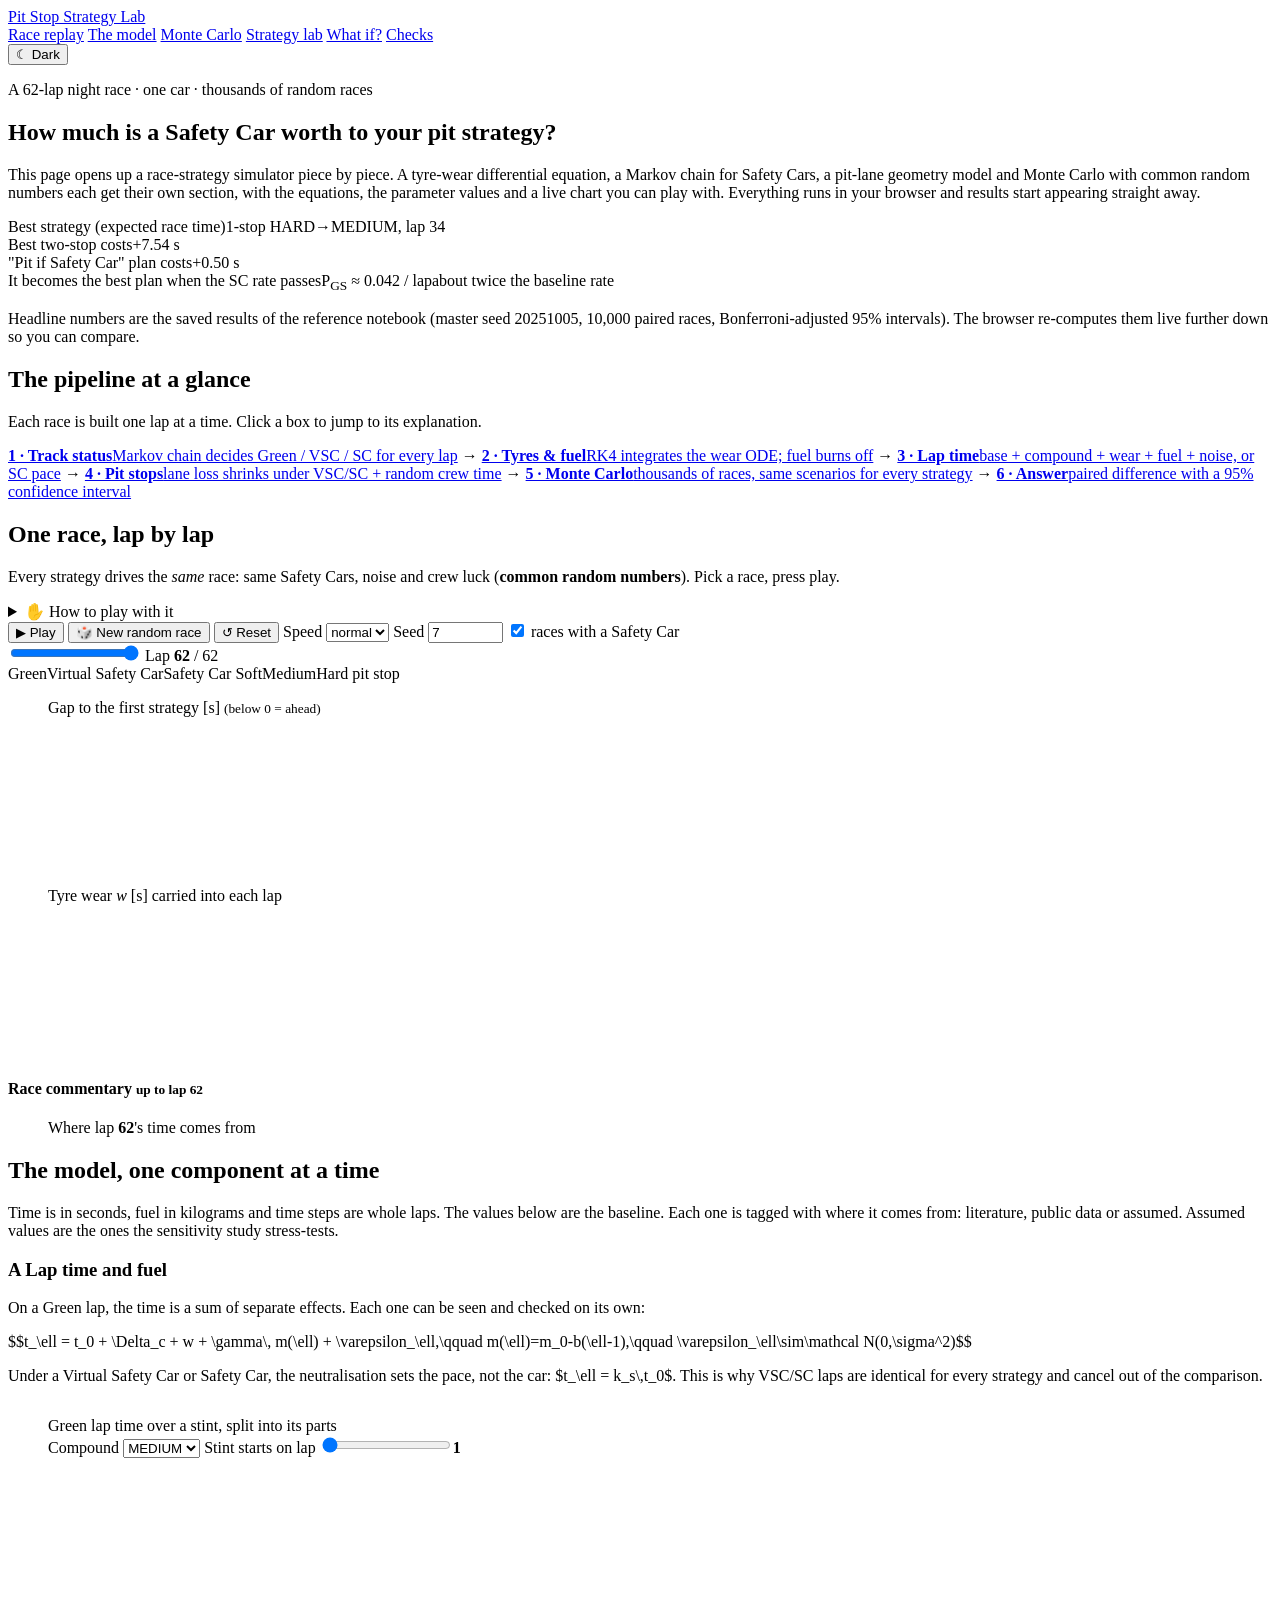
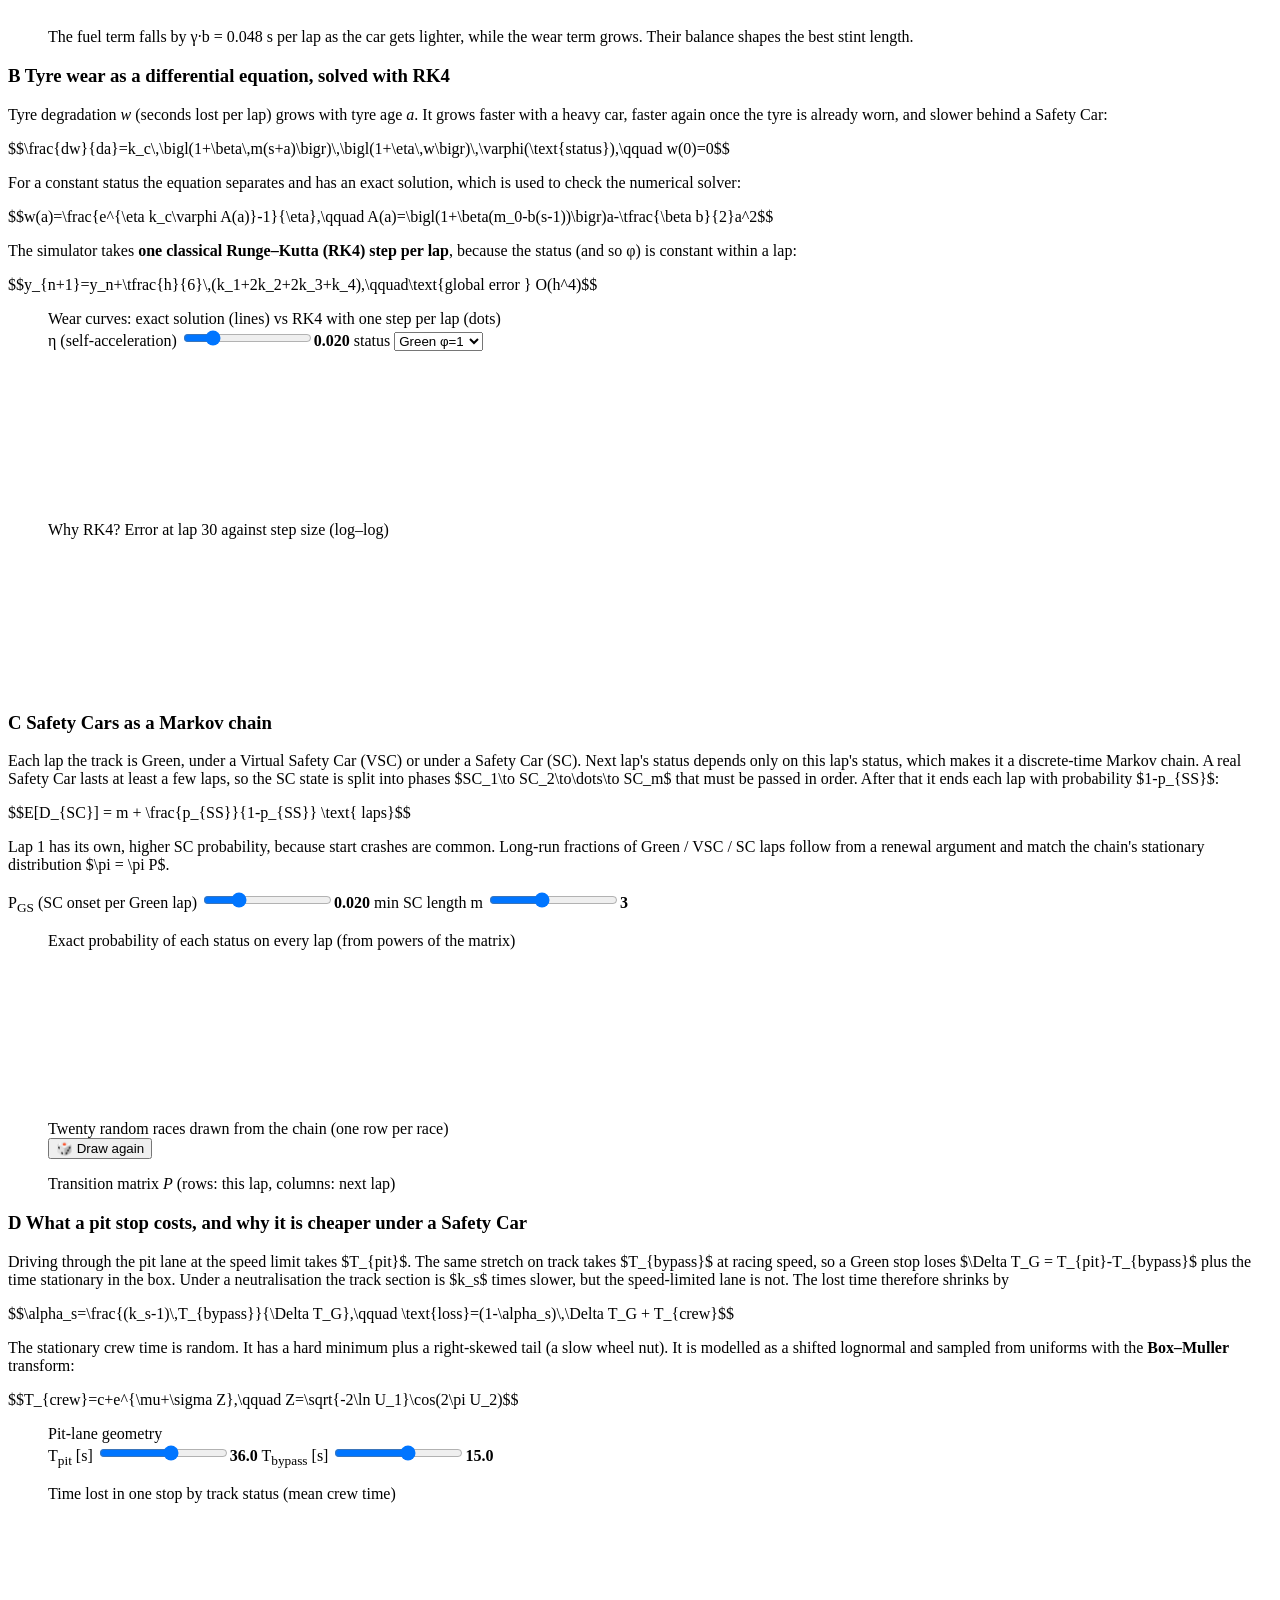
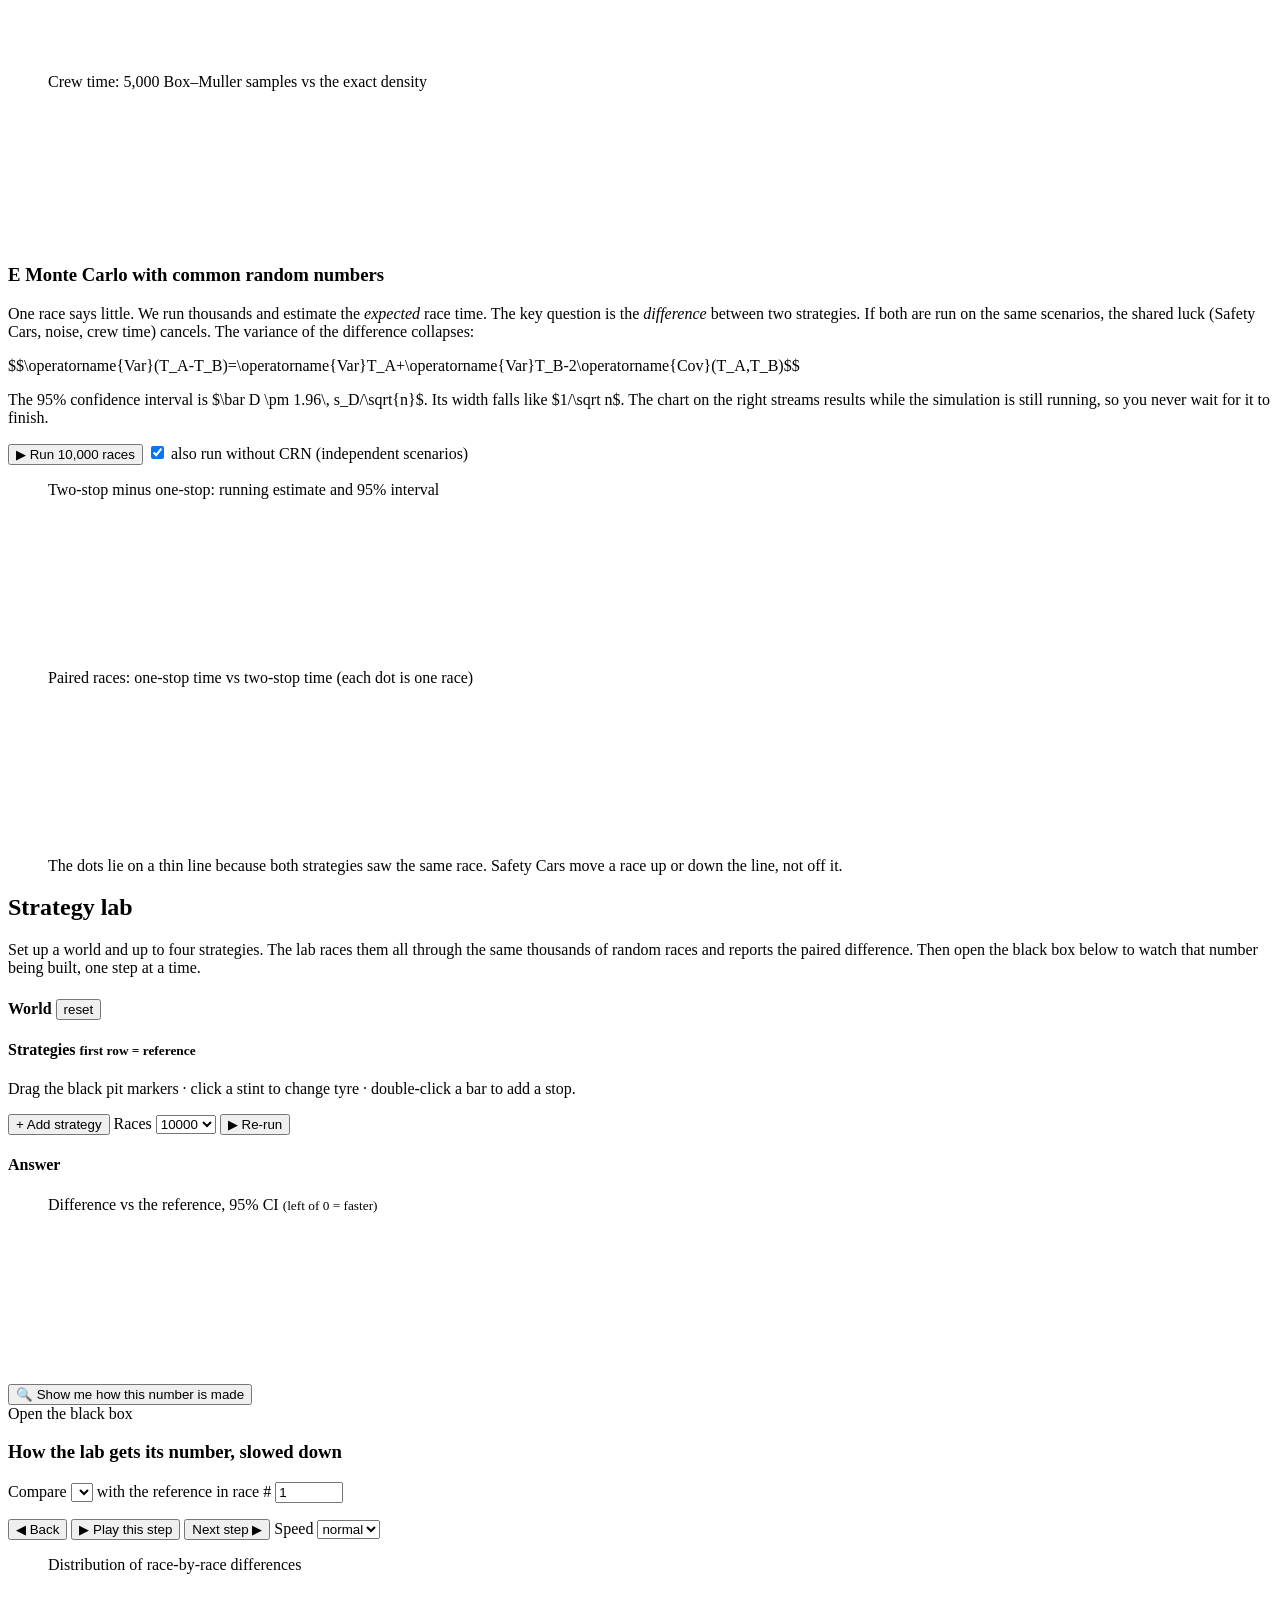
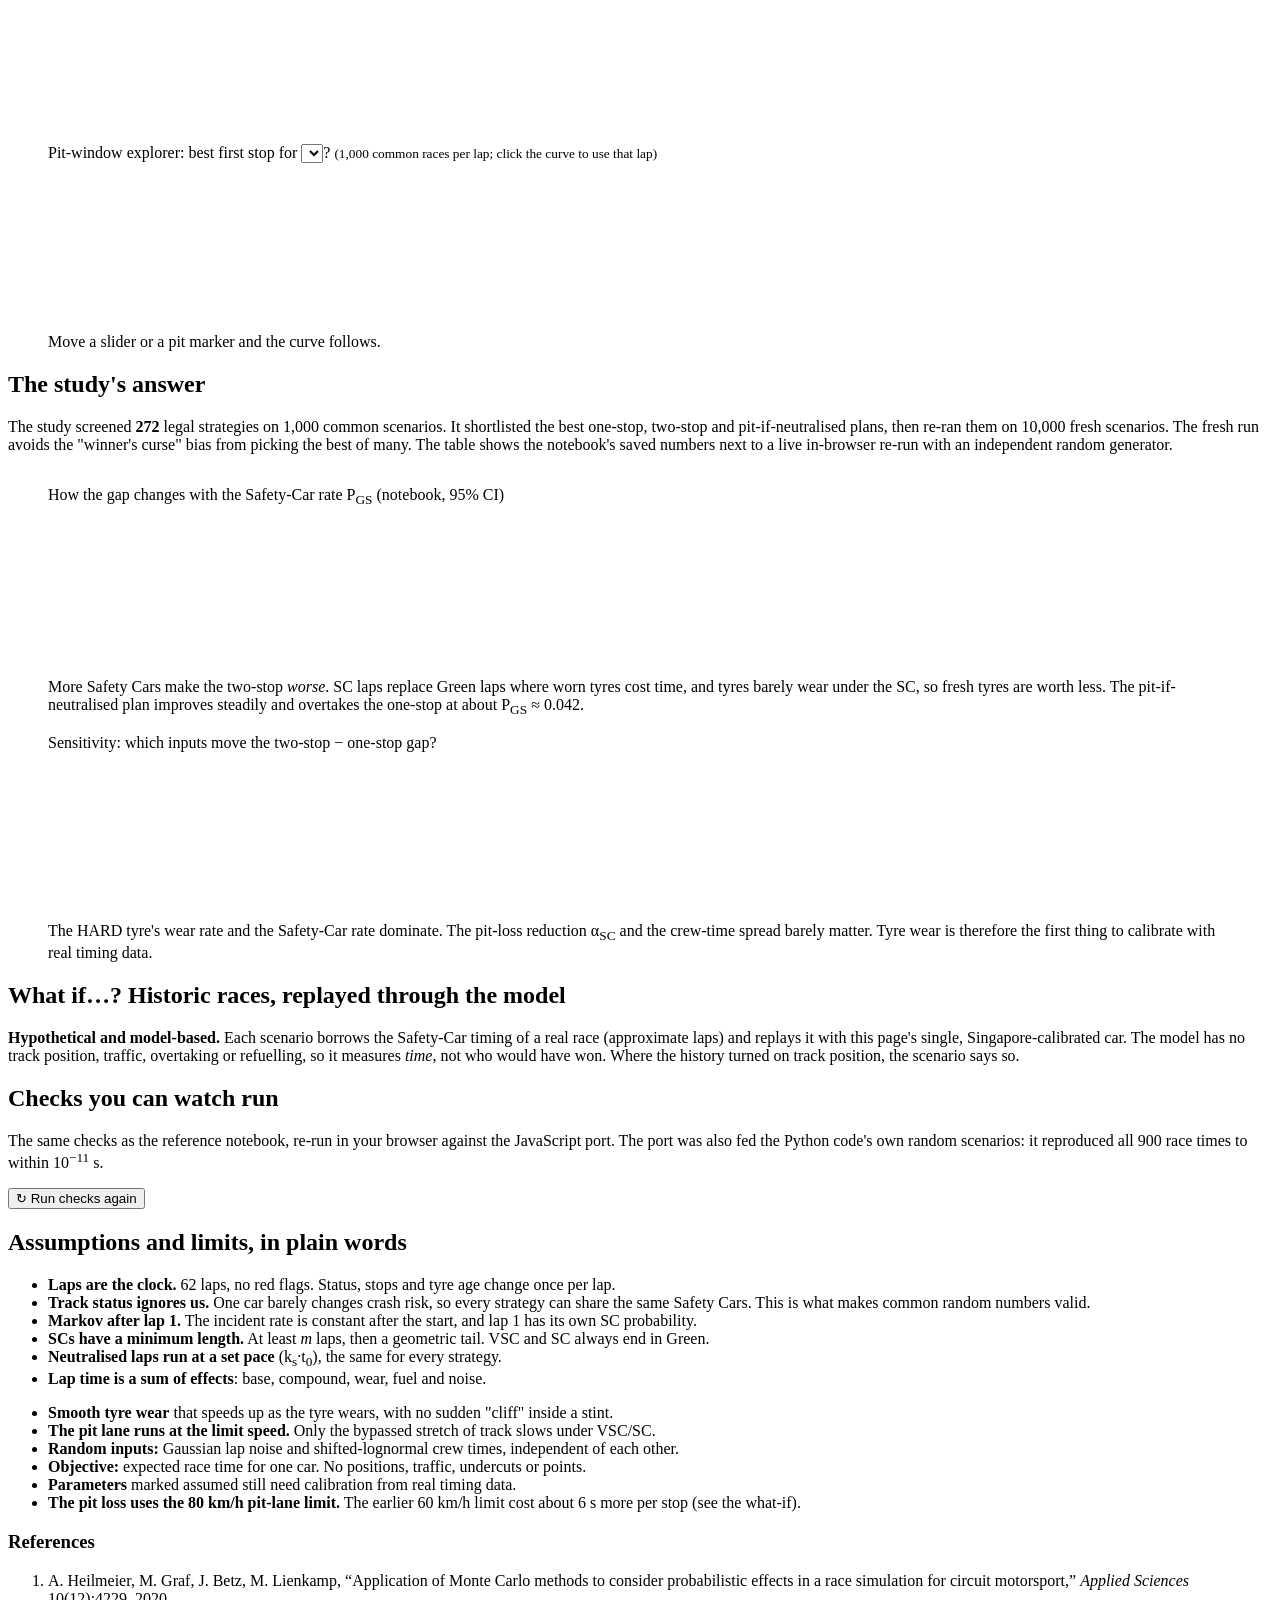
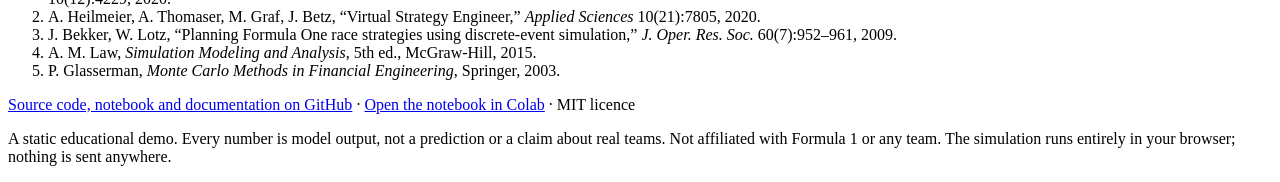
==== web/src/index.html @ 5751a9ce "Add the web demo source and build it into docs/ for GitHub Pages The JavaScript port is re-verified " ====
<!doctype html>
<html lang="en">
<head>
<meta charset="utf-8">
<meta name="viewport" content="width=device-width, initial-scale=1">
<title>Pit Stop Strategy Lab</title>
<meta name="description" content="An interactive, transparent walk-through of a Monte Carlo pit-stop strategy simulator: tyre-wear ODE, Safety-Car Markov chain, pit-loss geometry and common random numbers.">
<script>try{if(localStorage.getItem("psl-theme")==="dark")document.documentElement.setAttribute("data-theme","dark")}catch(e){}</script>
<link rel="stylesheet" href="vendor/katex/katex.min.css">
<link rel="stylesheet" href="css/style.css">
<link rel="icon" href="data:image/svg+xml,%3Csvg xmlns='http://www.w3.org/2000/svg' viewBox='0 0 32 32'%3E%3Ccircle cx='16' cy='16' r='13' fill='none' stroke='%23ffd23f' stroke-width='5'/%3E%3Ccircle cx='16' cy='16' r='5' fill='%23ffd23f'/%3E%3C/svg%3E">
</head>
<body>
<header class="topbar">
  <a class="brand" href="#top"><span class="brand-dot"></span>Pit Stop Strategy Lab</a>
  <nav>
    <a href="#replay">Race replay</a>
    <a href="#model">The model</a>
    <a href="#montecarlo">Monte Carlo</a>
    <a href="#lab">Strategy lab</a>
    <a href="#whatif">What if?</a>
    <a href="#verify">Checks</a>
  </nav>
  <div class="topbar-right"><button id="theme-btn" class="theme-btn" type="button" aria-label="Switch colour theme">☾ Dark</button></div>
</header>

<main id="top">

<!-- ============================================================ HERO -->
<section class="hero">
  <div class="wrap">
    <p class="eyebrow">A 62-lap night race · one car · thousands of random races</p>
    <h1>How much is a Safety Car worth to your pit strategy?</h1>
    <p class="lede">This page opens up a race-strategy simulator piece by piece. A tyre-wear differential equation, a Markov chain for Safety Cars, a pit-lane geometry model and Monte Carlo with common random numbers each get their own section, with the equations, the parameter values and a live chart you can play with. Everything runs in your browser and results start appearing straight away.</p>
    <div class="kpis" id="kpis">
      <div class="kpi"><span class="kpi-label">Best strategy (expected race time)</span><span class="kpi-value" id="kpi-best">1-stop HARD→MEDIUM, lap 34</span></div>
      <div class="kpi"><span class="kpi-label">Best two-stop costs</span><span class="kpi-value"><span id="kpi-two">+7.54 s</span></span><span class="kpi-ci" id="kpi-two-ci"></span></div>
      <div class="kpi"><span class="kpi-label">"Pit if Safety Car" plan costs</span><span class="kpi-value" id="kpi-react">+0.50 s</span><span class="kpi-ci" id="kpi-react-ci"></span></div>
      <div class="kpi"><span class="kpi-label">It becomes the best plan when the SC rate passes</span><span class="kpi-value" id="kpi-switch">P<sub>GS</sub> ≈ 0.042 / lap</span><span class="kpi-ci">about twice the baseline rate</span></div>
    </div>
    <p class="note">Headline numbers are the saved results of the reference notebook (master seed 20251005, 10,000 paired races, Bonferroni-adjusted 95% intervals). The browser re-computes them live further down so you can compare.</p>
  </div>
</section>

<!-- ============================================================ PIPELINE -->
<section id="pipeline" class="band">
  <div class="wrap">
    <h2>The pipeline at a glance</h2>
    <p>Each race is built one lap at a time. Click a box to jump to its explanation.</p>
    <div class="pipeline">
      <a class="pipe-box st" href="#markov"><b>1 · Track status</b><span>Markov chain decides Green / VSC / SC for every lap</span></a>
      <span class="pipe-arrow">→</span>
      <a class="pipe-box ty" href="#tyres"><b>2 · Tyres &amp; fuel</b><span>RK4 integrates the wear ODE; fuel burns off</span></a>
      <span class="pipe-arrow">→</span>
      <a class="pipe-box lt" href="#laptime"><b>3 · Lap time</b><span>base + compound + wear + fuel + noise, or SC pace</span></a>
      <span class="pipe-arrow">→</span>
      <a class="pipe-box pl" href="#pitloss"><b>4 · Pit stops</b><span>lane loss shrinks under VSC/SC + random crew time</span></a>
      <span class="pipe-arrow">→</span>
      <a class="pipe-box mc" href="#montecarlo"><b>5 · Monte Carlo</b><span>thousands of races, same scenarios for every strategy</span></a>
      <span class="pipe-arrow">→</span>
      <a class="pipe-box an" href="#lab"><b>6 · Answer</b><span>paired difference with a 95% confidence interval</span></a>
    </div>
  </div>
</section>

<!-- ============================================================ REPLAY -->
<section id="replay" class="board">
  <div class="wrap wide">
    <div class="board-head">
      <div>
        <h2>One race, lap by lap</h2>
        <p class="board-lede">Every strategy drives the <em>same</em> race: same Safety Cars, noise and crew luck (<b>common random numbers</b>). Pick a race, press play.</p>
      </div>
      <details class="howto"><summary>✋ How to play with it</summary>
        <ul>
          <li>Click a lap on the <b>Track status</b> row to paint a VSC or Safety Car (click again: Green → VSC → SC).</li>
          <li>Click a lap on a <b>strategy row</b> to move its nearest pit stop there.</li>
          <li>Hover over either chart to scrub through the race.</li>
        </ul>
      </details>
    </div>
    <div class="presets compact" id="rp-presets"></div>
    <div class="rp-grid">
      <div class="rp-main">
        <div class="controls rp-controls">
          <button id="rp-play" class="btn primary">▶ Play</button>
          <button id="rp-new" class="btn">🎲 New random race</button>
          <button id="rp-reset" class="btn">↺ Reset</button>
          <label class="ctl">Speed <select id="rp-speed"><option value="140">fast</option><option value="320" selected>normal</option><option value="700">slow</option></select></label>
          <label class="ctl">Seed <input id="rp-seed" type="number" value="7" min="0" step="1" style="width:5em"></label>
          <label class="ctl chk" id="rp-findsc-wrap"><input id="rp-findsc" type="checkbox" checked> races with a Safety Car</label>
        </div>
        <div class="lapline">
          <input id="rp-lap" type="range" min="1" max="62" value="62" aria-label="lap">
          <span class="lapread">Lap <b id="rp-lapn">62</b> / <span id="rp-nlaps">62</span></span>
        </div>
        <div class="statusstrip" id="rp-strip" aria-label="track status per lap"></div>
        <div class="legend-inline">
          <span><i class="sw g"></i>Green</span><span><i class="sw v"></i>Virtual Safety Car</span><span><i class="sw s"></i>Safety Car</span>
          <span><i class="sw" style="background:var(--soft)"></i>Soft</span><span><i class="sw" style="background:var(--medium)"></i>Medium</span><span><i class="sw" style="background:var(--hard)"></i>Hard</span>
          <span><i class="sw pit"></i>pit stop</span>
        </div>
        <div class="grid2 rp-charts">
          <figure class="card">
            <figcaption>Gap to <span id="rp-refname">the first strategy</span> [s] <small>(below 0 = ahead)</small></figcaption>
            <canvas id="rp-gap" class="scrub fit" data-h="260"></canvas>
          </figure>
          <figure class="card">
            <figcaption>Tyre wear <i>w</i> [s] carried into each lap</figcaption>
            <canvas id="rp-wear" class="scrub fit" data-h="260"></canvas>
          </figure>
        </div>
      </div>
      <aside class="rp-side">
        <div class="story-box" id="rp-story" title="click to expand"></div>
        <div class="card commentary">
          <h4>Race commentary <small>up to lap <span id="rp-lapn3">62</span></small></h4>
          <ol id="rp-comm"></ol>
        </div>
        <div id="rp-cards" class="rp-cards"></div>
        <figure class="card rp-bdcard">
          <figcaption>Where lap <b id="rp-lapn2">62</b>'s time comes from</figcaption>
          <div id="rp-breakdown" class="breakdown"></div>
        </figure>
      </aside>
    </div>
  </div>
</section>
<!-- ============================================================ MODEL -->
<section id="model" class="band">
  <div class="wrap">
    <h2>The model, one component at a time</h2>
    <p>Time is in seconds, fuel in kilograms and time steps are whole laps. The values below are the baseline. Each one is tagged with where it comes from: <span class="tag lit">literature</span>, <span class="tag pub">public data</span> or <span class="tag ass">assumed</span>. Assumed values are the ones the sensitivity study stress-tests.</p>
  </div>
</section>

<!-- ---------------------------------------------------- lap time -->
<section id="laptime">
  <div class="wrap">
    <h3><span class="num">A</span> Lap time and fuel</h3>
    <div class="grid2 text-first">
      <div>
        <p>On a Green lap, the time is a sum of separate effects. Each one can be seen and checked on its own:</p>
        $$t_\ell = t_0 + \Delta_c + w + \gamma\, m(\ell) + \varepsilon_\ell,\qquad m(\ell)=m_0-b(\ell-1),\qquad \varepsilon_\ell\sim\mathcal N(0,\sigma^2)$$
        <p>Under a Virtual Safety Car or Safety Car, the neutralisation sets the pace, not the car: $t_\ell = k_s\,t_0$. This is why VSC/SC laps are identical for every strategy and cancel out of the comparison.</p>
        <table class="ptable" id="pt-lap"></table>
      </div>
      <figure class="card">
        <figcaption>Green lap time over a stint, split into its parts</figcaption>
        <div class="controls tight">
          <label class="ctl">Compound <select id="lt-comp"><option>SOFT</option><option selected>MEDIUM</option><option>HARD</option></select></label>
          <label class="ctl">Stint starts on lap <input id="lt-start" type="range" min="1" max="40" value="1"><b id="lt-start-v">1</b></label>
        </div>
        <canvas id="lt-chart" data-h="300"></canvas>
        <p class="small">The fuel term falls by γ·b = 0.048 s per lap as the car gets lighter, while the wear term grows. Their balance shapes the best stint length.</p>
      </figure>
    </div>
  </div>
</section>

<!-- ---------------------------------------------------- tyres -->
<section id="tyres" class="band">
  <div class="wrap">
    <h3><span class="num">B</span> Tyre wear as a differential equation, solved with RK4</h3>
    <div class="grid2 text-first">
      <div>
        <p>Tyre degradation <i>w</i> (seconds lost per lap) grows with tyre age <i>a</i>. It grows faster with a heavy car, faster again once the tyre is already worn, and slower behind a Safety Car:</p>
        $$\frac{dw}{da}=k_c\,\bigl(1+\beta\,m(s+a)\bigr)\,\bigl(1+\eta\,w\bigr)\,\varphi(\text{status}),\qquad w(0)=0$$
        <p>For a constant status the equation separates and has an exact solution, which is used to check the numerical solver:</p>
        $$w(a)=\frac{e^{\eta k_c\varphi A(a)}-1}{\eta},\qquad A(a)=\bigl(1+\beta(m_0-b(s-1))\bigr)a-\tfrac{\beta b}{2}a^2$$
        <p>The simulator takes <b>one classical Runge–Kutta (RK4) step per lap</b>, because the status (and so φ) is constant within a lap:</p>
        $$y_{n+1}=y_n+\tfrac{h}{6}\,(k_1+2k_2+2k_3+k_4),\qquad\text{global error } O(h^4)$$
        <table class="ptable" id="pt-tyre"></table>
      </div>
      <div>
        <figure class="card">
          <figcaption>Wear curves: exact solution (lines) vs RK4 with one step per lap (dots)</figcaption>
          <div class="controls tight">
            <label class="ctl">η (self-acceleration) <input id="ty-eta" type="range" min="0" max="0.10" step="0.005" value="0.02"><b id="ty-eta-v">0.020</b></label>
            <label class="ctl">status <select id="ty-phi"><option value="1">Green φ=1</option><option value="0.5">VSC φ=0.5</option><option value="0.25">SC φ=0.25</option></select></label>
          </div>
          <canvas id="ty-curves" data-h="250"></canvas>
          <p class="small" id="ty-err"></p>
        </figure>
        <figure class="card">
          <figcaption>Why RK4? Error at lap 30 against step size (log–log)</figcaption>
          <canvas id="ty-order" data-h="250"></canvas>
          <p class="small" id="ty-order-txt"></p>
        </figure>
      </div>
    </div>
  </div>
</section>

<!-- ---------------------------------------------------- markov -->
<section id="markov">
  <div class="wrap">
    <h3><span class="num">C</span> Safety Cars as a Markov chain</h3>
    <div class="grid2 text-first">
      <div>
        <p>Each lap the track is Green, under a Virtual Safety Car (VSC) or under a Safety Car (SC). Next lap's status depends only on this lap's status, which makes it a discrete-time Markov chain. A real Safety Car lasts at least a few laps, so the SC state is split into phases $SC_1\to SC_2\to\dots\to SC_m$ that must be passed in order. After that it ends each lap with probability $1-p_{SS}$:</p>
        $$E[D_{SC}] = m + \frac{p_{SS}}{1-p_{SS}} \text{ laps}$$
        <p>Lap 1 has its own, higher SC probability, because start crashes are common. Long-run fractions of Green / VSC / SC laps follow from a renewal argument and match the chain's stationary distribution $\pi = \pi P$.</p>
        <div class="controls tight">
          <label class="ctl">P<sub>GS</sub> (SC onset per Green lap) <input id="mk-pgs" type="range" min="0" max="0.08" step="0.002" value="0.02"><b id="mk-pgs-v">0.020</b></label>
          <label class="ctl">min SC length m <input id="mk-m" type="range" min="1" max="6" step="1" value="3"><b id="mk-m-v">3</b></label>
        </div>
        <div id="mk-diagram" class="diagram"></div>
        <table class="ptable" id="pt-markov"></table>
      </div>
      <div>
        <figure class="card">
          <figcaption>Exact probability of each status on every lap (from powers of the matrix)</figcaption>
          <canvas id="mk-probs" data-h="230"></canvas>
          <p class="small" id="mk-stats"></p>
        </figure>
        <figure class="card">
          <figcaption>Twenty random races drawn from the chain (one row per race)</figcaption>
          <div id="mk-paths" class="paths"></div>
          <button id="mk-resample" class="btn small">🎲 Draw again</button>
        </figure>
        <figure class="card">
          <figcaption>Transition matrix <i>P</i> (rows: this lap, columns: next lap)</figcaption>
          <div id="mk-matrix" class="matrix"></div>
        </figure>
      </div>
    </div>
  </div>
</section>

<!-- ---------------------------------------------------- pit loss -->
<section id="pitloss" class="band">
  <div class="wrap">
    <h3><span class="num">D</span> What a pit stop costs, and why it is cheaper under a Safety Car</h3>
    <div class="grid2 text-first">
      <div>
        <p>Driving through the pit lane at the speed limit takes $T_{pit}$. The same stretch on track takes $T_{bypass}$ at racing speed, so a Green stop loses $\Delta T_G = T_{pit}-T_{bypass}$ plus the time stationary in the box. Under a neutralisation the track section is $k_s$ times slower, but the speed-limited lane is not. The lost time therefore shrinks by</p>
        $$\alpha_s=\frac{(k_s-1)\,T_{bypass}}{\Delta T_G},\qquad \text{loss}=(1-\alpha_s)\,\Delta T_G + T_{crew}$$
        <p>The stationary crew time is random. It has a hard minimum plus a right-skewed tail (a slow wheel nut). It is modelled as a shifted lognormal and sampled from uniforms with the <b>Box–Muller</b> transform:</p>
        $$T_{crew}=c+e^{\mu+\sigma Z},\qquad Z=\sqrt{-2\ln U_1}\cos(2\pi U_2)$$
        <table class="ptable" id="pt-pit"></table>
      </div>
      <div>
        <figure class="card">
          <figcaption>Pit-lane geometry</figcaption>
          <div id="pl-geo" class="diagram"></div>
          <div class="controls tight">
            <label class="ctl">T<sub>pit</sub> [s] <input id="pl-tpit" type="range" min="24" max="45" step="0.5" value="36"><b id="pl-tpit-v">36.0</b></label>
            <label class="ctl">T<sub>bypass</sub> [s] <input id="pl-tby" type="range" min="8" max="20" step="0.5" value="15"><b id="pl-tby-v">15.0</b></label>
          </div>
        </figure>
        <figure class="card">
          <figcaption>Time lost in one stop by track status (mean crew time)</figcaption>
          <canvas id="pl-bars" data-h="200"></canvas>
        </figure>
        <figure class="card">
          <figcaption>Crew time: 5,000 Box–Muller samples vs the exact density</figcaption>
          <canvas id="pl-crew" data-h="210"></canvas>
          <p class="small" id="pl-crew-txt"></p>
        </figure>
      </div>
    </div>
  </div>
</section>

<!-- ============================================================ MONTE CARLO -->
<section id="montecarlo">
  <div class="wrap">
    <h3><span class="num">E</span> Monte Carlo with common random numbers</h3>
    <div class="grid2 text-first">
      <div>
        <p>One race says little. We run thousands and estimate the <em>expected</em> race time. The key question is the <em>difference</em> between two strategies. If both are run on the same scenarios, the shared luck (Safety Cars, noise, crew time) cancels. The variance of the difference collapses:</p>
        $$\operatorname{Var}(T_A-T_B)=\operatorname{Var}T_A+\operatorname{Var}T_B-2\operatorname{Cov}(T_A,T_B)$$
        <p>The 95% confidence interval is $\bar D \pm 1.96\, s_D/\sqrt{n}$. Its width falls like $1/\sqrt n$. The chart on the right streams results while the simulation is still running, so you never wait for it to finish.</p>
        <div class="controls tight">
          <button id="mc-run" class="btn primary">▶ Run 10,000 races</button>
          <label class="ctl chk"><input id="mc-indep" type="checkbox" checked> also run without CRN (independent scenarios)</label>
        </div>
        <div class="statgrid" id="mc-stats"></div>
      </div>
      <div>
        <figure class="card">
          <figcaption>Two-stop minus one-stop: running estimate and 95% interval</figcaption>
          <canvas id="mc-conv" data-h="260"></canvas>
        </figure>
        <figure class="card">
          <figcaption>Paired races: one-stop time vs two-stop time (each dot is one race)</figcaption>
          <canvas id="mc-scatter" data-h="260"></canvas>
          <p class="small">The dots lie on a thin line because both strategies saw the same race. Safety Cars move a race up or down the line, not off it.</p>
        </figure>
      </div>
    </div>
  </div>
</section>

<!-- ============================================================ LAB -->
<section id="lab" class="band board">
  <div class="wrap wide">
    <div class="board-head">
      <div>
        <h2>Strategy lab</h2>
        <p class="board-lede">Set up a world and up to four strategies. The lab races them all through the same thousands of random races and reports the paired difference. Then open the black box below to watch that number being built, one step at a time.</p>
      </div>
    </div>
    <div class="presets compact" id="lab-presets"></div>
    <div class="lab-grid">
      <div class="card lab-world">
        <h4>World <button id="lab-reset" class="btn tiny">reset</button></h4>
        <div class="sliders" id="lab-params"></div>
      </div>
      <div class="card lab-strats">
        <h4>Strategies <small>first row = reference</small></h4>
        <p class="small tip">Drag the black pit markers · click a stint to change tyre · double-click a bar to add a stop.</p>
        <div id="lab-strats"></div>
        <div class="controls tight">
          <button id="lab-add" class="btn small">+ Add strategy</button>
          <label class="ctl">Races <select id="lab-n"><option>2000</option><option selected>10000</option><option>40000</option></select></label>
          <button id="lab-run" class="btn primary small">▶ Re-run</button>
        </div>
      </div>
      <div class="card lab-answer">
        <h4>Answer <small id="lab-count"></small></h4>
        <div class="progress"><div id="lab-bar"></div></div>
        <div id="lab-table" class="answers"></div>
        <figure class="ci-fig">
          <figcaption>Difference vs the reference, 95% CI <small>(left of 0 = faster)</small></figcaption>
          <canvas id="lab-ci" data-h="120"></canvas>
        </figure>
        <button id="lab-explain" class="btn small wide-btn">🔍 Show me how this number is made</button>
      </div>
    </div>

    <div class="card math" id="lab-math">
      <div class="math-head">
        <div>
          <span class="wi-label">Open the black box</span>
          <h3>How the lab gets its number, slowed down</h3>
        </div>
        <div class="controls tight math-ctl">
          <label class="ctl">Compare <select id="mx-strat"></select> with the reference</label>
          <label class="ctl">in race # <input id="mx-race" type="number" min="1" max="250" value="1" style="width:4.5em"></label>
        </div>
      </div>
      <ol class="steps" id="mx-steps"></ol>
      <div class="math-body" id="mx-body"></div>
      <div class="controls math-nav">
        <button id="mx-prev" class="btn small">◀ Back</button>
        <button id="mx-play" class="btn primary small">▶ Play this step</button>
        <button id="mx-next" class="btn small">Next step ▶</button>
        <label class="ctl">Speed <select id="mx-speed"><option value="900">slow</option><option value="380" selected>normal</option><option value="120">fast</option></select></label>
      </div>
    </div>

    <div class="grid2">
      <figure class="card">
        <figcaption>Distribution of race-by-race differences</figcaption>
        <canvas id="lab-hist" data-h="240"></canvas>
      </figure>
      <figure class="card">
        <figcaption>Pit-window explorer: best first stop for <select id="pw-which"></select>? <small>(1,000 common races per lap; click the curve to use that lap)</small></figcaption>
        <canvas id="pw-chart" class="scrub" data-h="240"></canvas>
        <p class="small" id="pw-txt">Move a slider or a pit marker and the curve follows.</p>
      </figure>
    </div>
  </div>
</section>
<!-- ============================================================ NOTEBOOK RESULTS -->
<section id="results">
  <div class="wrap">
    <h2>The study's answer</h2>
    <p>The study screened <b id="nb-ncand">272</b> legal strategies on 1,000 common scenarios. It shortlisted the best one-stop, two-stop and pit-if-neutralised plans, then re-ran them on 10,000 fresh scenarios. The fresh run avoids the "winner's curse" bias from picking the best of many. The table shows the notebook's saved numbers next to a live in-browser re-run with an independent random generator.</p>
    <div class="tablewrap"><table class="results" id="nb-table"></table></div>
    <div class="grid2">
      <figure class="card">
        <figcaption>How the gap changes with the Safety-Car rate P<sub>GS</sub> (notebook, 95% CI)</figcaption>
        <canvas id="nb-sweep" data-h="290"></canvas>
        <p class="small">More Safety Cars make the two-stop <em>worse</em>. SC laps replace Green laps where worn tyres cost time, and tyres barely wear under the SC, so fresh tyres are worth less. The pit-if-neutralised plan improves steadily and overtakes the one-stop at about P<sub>GS</sub> ≈ 0.042.</p>
      </figure>
      <figure class="card">
        <figcaption>Sensitivity: which inputs move the two-stop − one-stop gap?</figcaption>
        <canvas id="nb-tornado" data-h="290"></canvas>
        <p class="small">The HARD tyre's wear rate and the Safety-Car rate dominate. The pit-loss reduction α<sub>SC</sub> and the crew-time spread barely matter. Tyre wear is therefore the first thing to calibrate with real timing data.</p>
      </figure>
    </div>
  </div>
</section>

<!-- ============================================================ WHAT IF -->
<section id="whatif" class="band">
  <div class="wrap">
    <h2>What if…? Historic races, replayed through the model</h2>
    <p class="warn"><b>Hypothetical and model-based.</b> Each scenario borrows the Safety-Car timing of a real race (approximate laps) and replays it with this page's single, Singapore-calibrated car. The model has no track position, traffic, overtaking or refuelling, so it measures <em>time</em>, not who would have won. Where the history turned on track position, the scenario says so.</p>
    <div class="tabs" id="wi-tabs"></div>
    <div id="wi-body"></div>
  </div>
</section>

<!-- ============================================================ VERIFY -->
<section id="verify">
  <div class="wrap">
    <h2>Checks you can watch run</h2>
    <p>The same checks as the reference notebook, re-run in your browser against the JavaScript port. The port was also fed the Python code's own random scenarios: it reproduced all 900 race times to within 10<sup>−11</sup> s.</p>
    <div id="vf-list" class="checks"></div>
    <button id="vf-run" class="btn">↻ Run checks again</button>
  </div>
</section>

<!-- ============================================================ ASSUMPTIONS -->
<section id="assumptions" class="band">
  <div class="wrap">
    <h2>Assumptions and limits, in plain words</h2>
    <div class="grid2">
      <ul class="assume">
        <li><b>Laps are the clock.</b> 62 laps, no red flags. Status, stops and tyre age change once per lap.</li>
        <li><b>Track status ignores us.</b> One car barely changes crash risk, so every strategy can share the same Safety Cars. This is what makes common random numbers valid.</li>
        <li><b>Markov after lap 1.</b> The incident rate is constant after the start, and lap 1 has its own SC probability.</li>
        <li><b>SCs have a minimum length.</b> At least <i>m</i> laps, then a geometric tail. VSC and SC always end in Green.</li>
        <li><b>Neutralised laps run at a set pace</b> (k<sub>s</sub>·t<sub>0</sub>), the same for every strategy.</li>
        <li><b>Lap time is a sum of effects</b>: base, compound, wear, fuel and noise.</li>
      </ul>
      <ul class="assume">
        <li><b>Smooth tyre wear</b> that speeds up as the tyre wears, with no sudden "cliff" inside a stint.</li>
        <li><b>The pit lane runs at the limit speed.</b> Only the bypassed stretch of track slows under VSC/SC.</li>
        <li><b>Random inputs:</b> Gaussian lap noise and shifted-lognormal crew times, independent of each other.</li>
        <li><b>Objective:</b> expected race time for one car. No positions, traffic, undercuts or points.</li>
        <li><b>Parameters</b> marked <span class="tag ass">assumed</span> still need calibration from real timing data.</li>
        <li><b>The pit loss uses the 80 km/h pit-lane limit.</b> The earlier 60 km/h limit cost about 6 s more per stop (see the what-if).</li>
      </ul>
    </div>
    <h3>References</h3>
    <ol class="refs">
      <li>A. Heilmeier, M. Graf, J. Betz, M. Lienkamp, “Application of Monte Carlo methods to consider probabilistic effects in a race simulation for circuit motorsport,” <i>Applied Sciences</i> 10(12):4229, 2020.</li>
      <li>A. Heilmeier, A. Thomaser, M. Graf, J. Betz, “Virtual Strategy Engineer,” <i>Applied Sciences</i> 10(21):7805, 2020.</li>
      <li>J. Bekker, W. Lotz, “Planning Formula One race strategies using discrete-event simulation,” <i>J. Oper. Res. Soc.</i> 60(7):952–961, 2009.</li>
      <li>A. M. Law, <i>Simulation Modeling and Analysis</i>, 5th ed., McGraw-Hill, 2015.</li>
      <li>P. Glasserman, <i>Monte Carlo Methods in Financial Engineering</i>, Springer, 2003.</li>
    </ol>
  </div>
</section>
</main>

<footer>
  <div class="wrap">
    <p><a href="https://github.com/dinukacodes/f1-pit-strategy-simulator">Source code, notebook and documentation on GitHub</a> · <a href="https://colab.research.google.com/github/dinukacodes/f1-pit-strategy-simulator/blob/main/notebook/f1-pit-strategy-simulator.ipynb">Open the notebook in Colab</a> · MIT licence</p>
    <p>A static educational demo. Every number is model output, not a prediction or a claim about real teams. Not affiliated with Formula 1 or any team. The simulation runs entirely in your browser; nothing is sent anywhere.</p>
  </div>
</footer>

<script src="data/notebook_results.js"></script>
<script src="js/model.js"></script>
<script src="js/mc.js"></script>
<script src="js/checks.js"></script>
<script src="js/charts.js"></script>
<script src="js/app.js"></script>
</body>
</html>
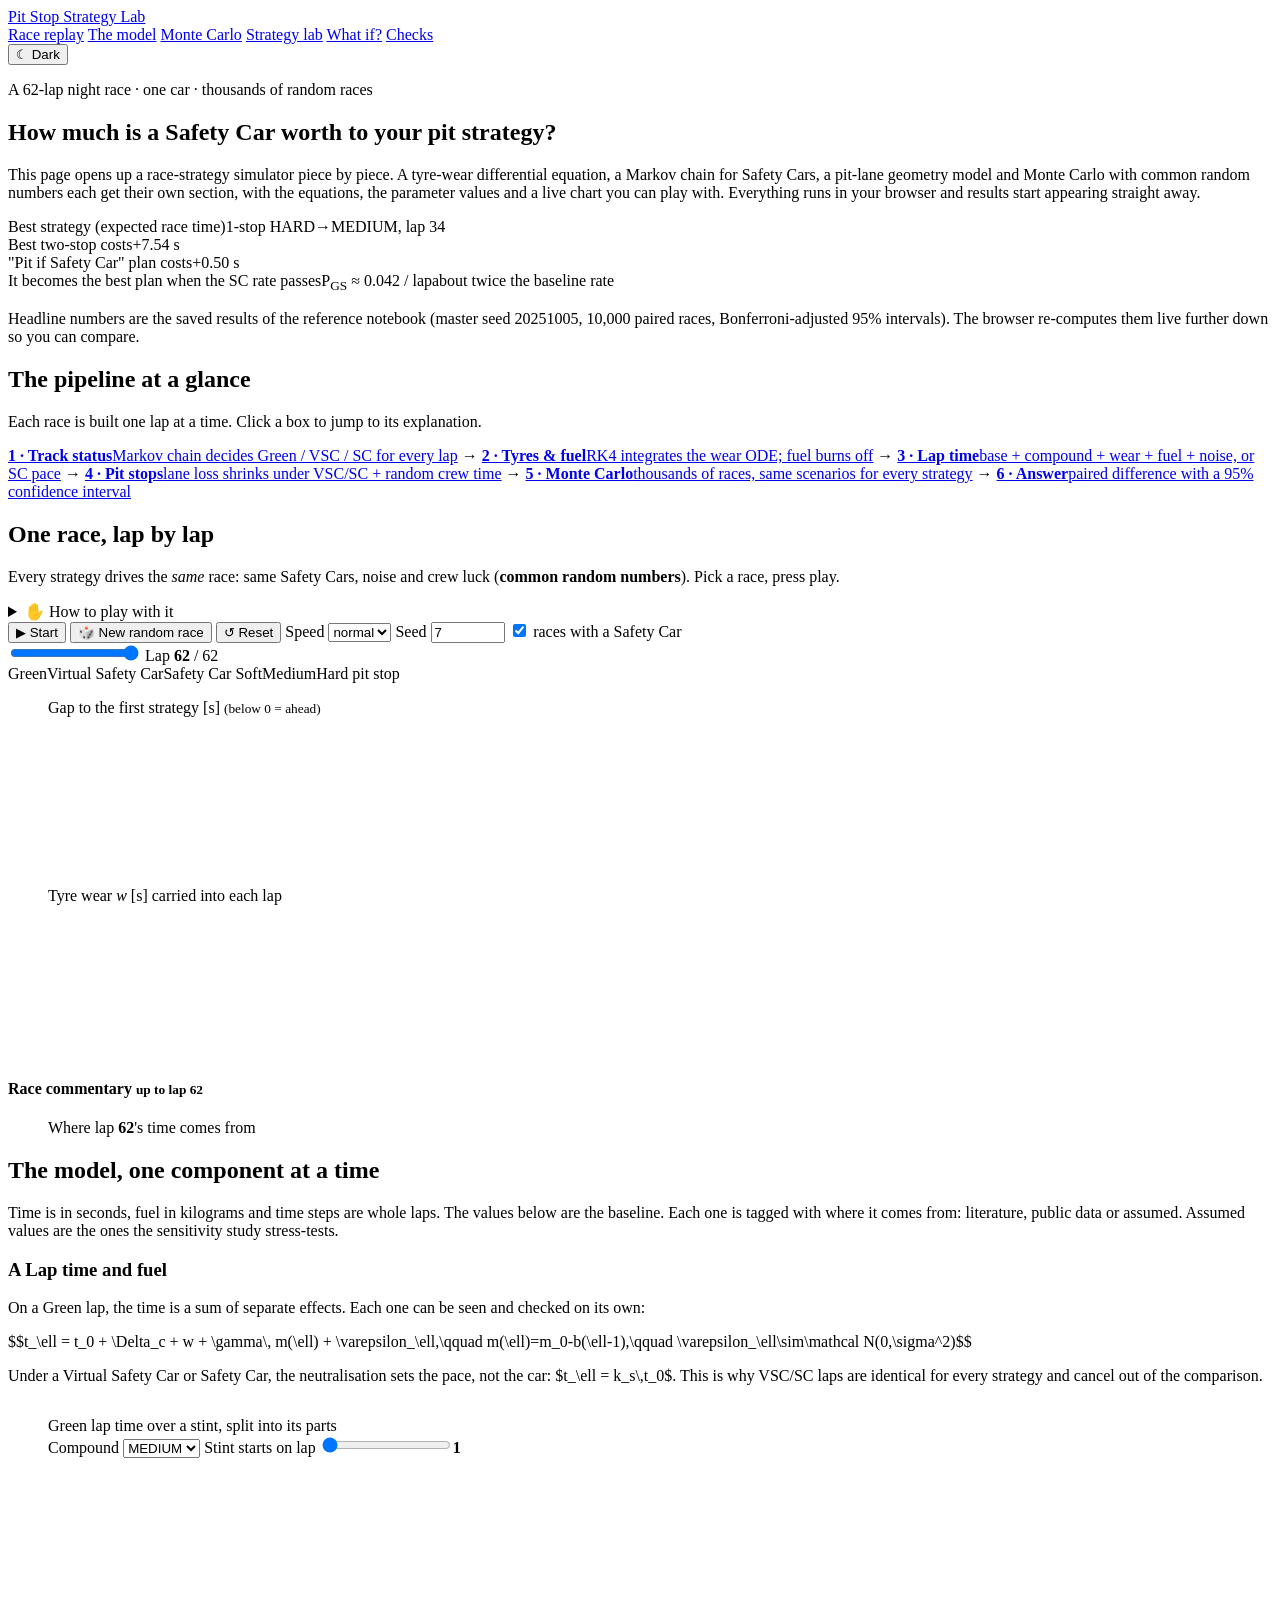
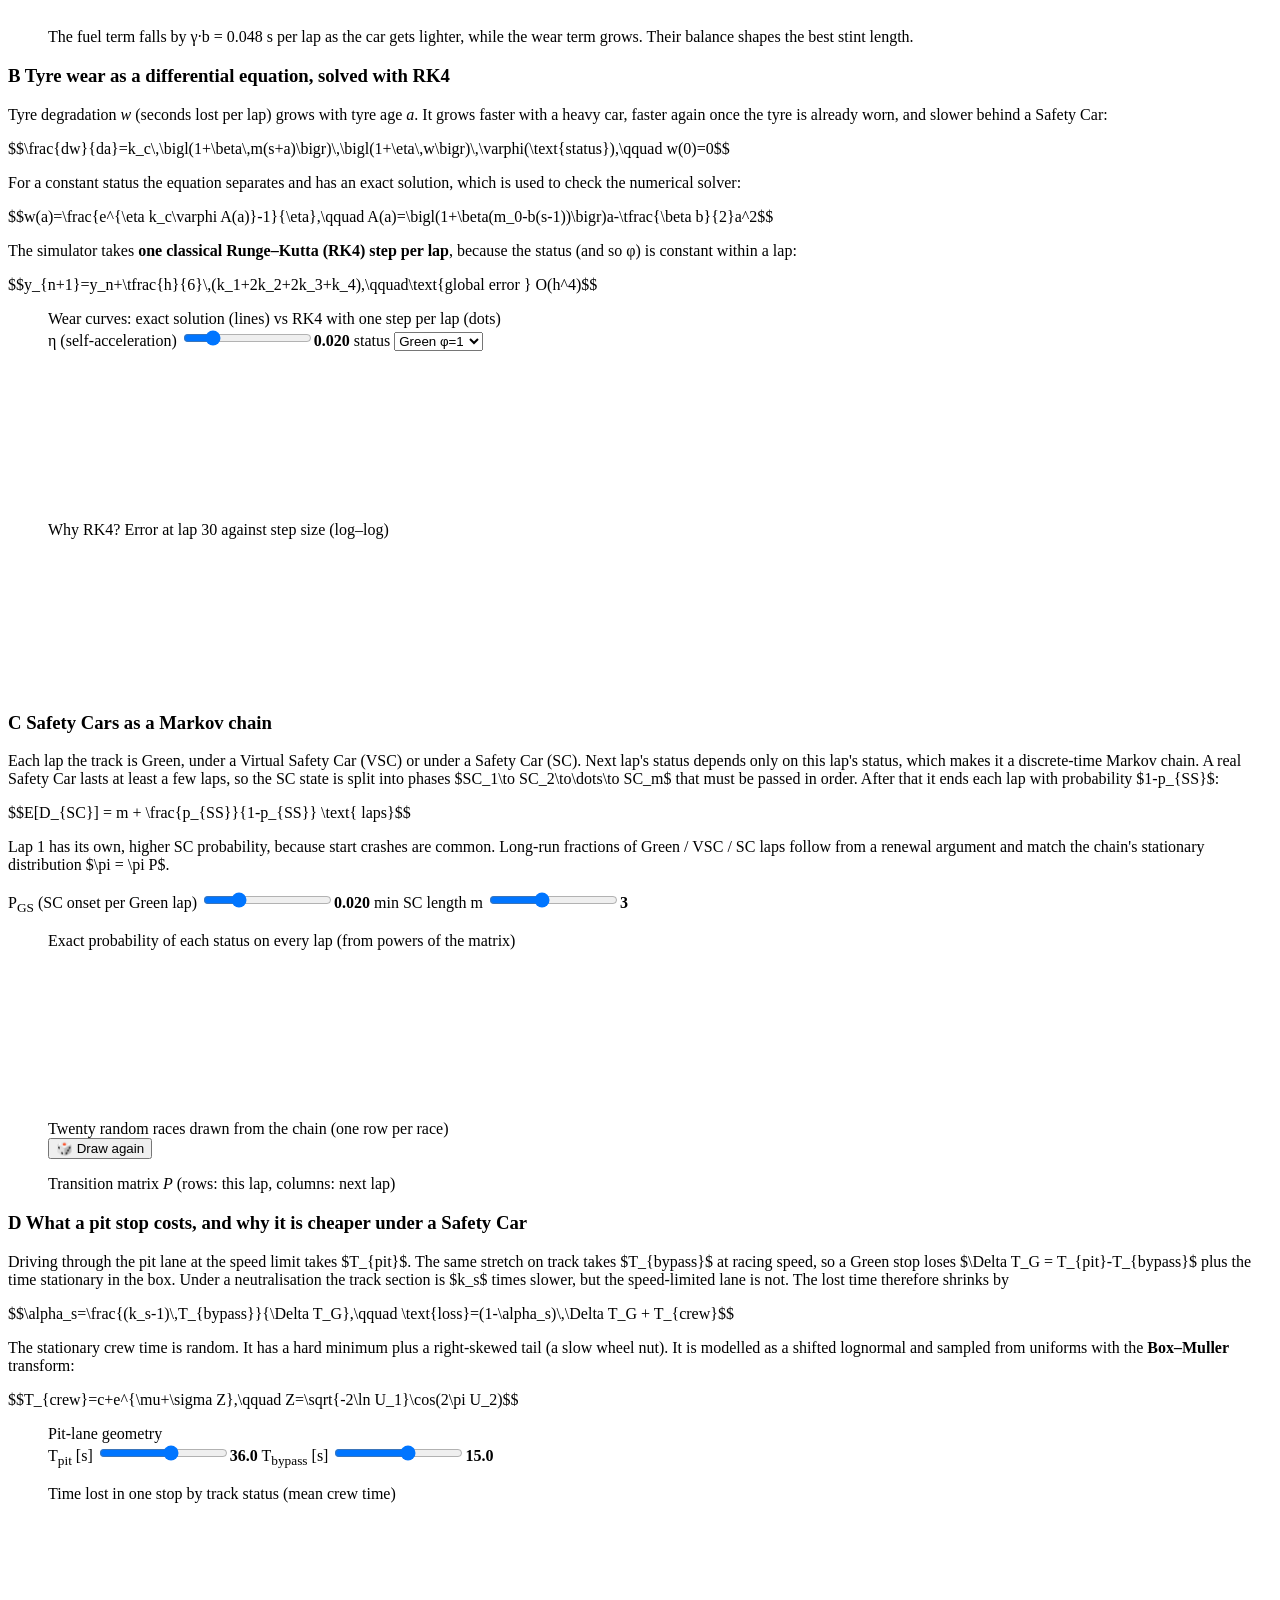
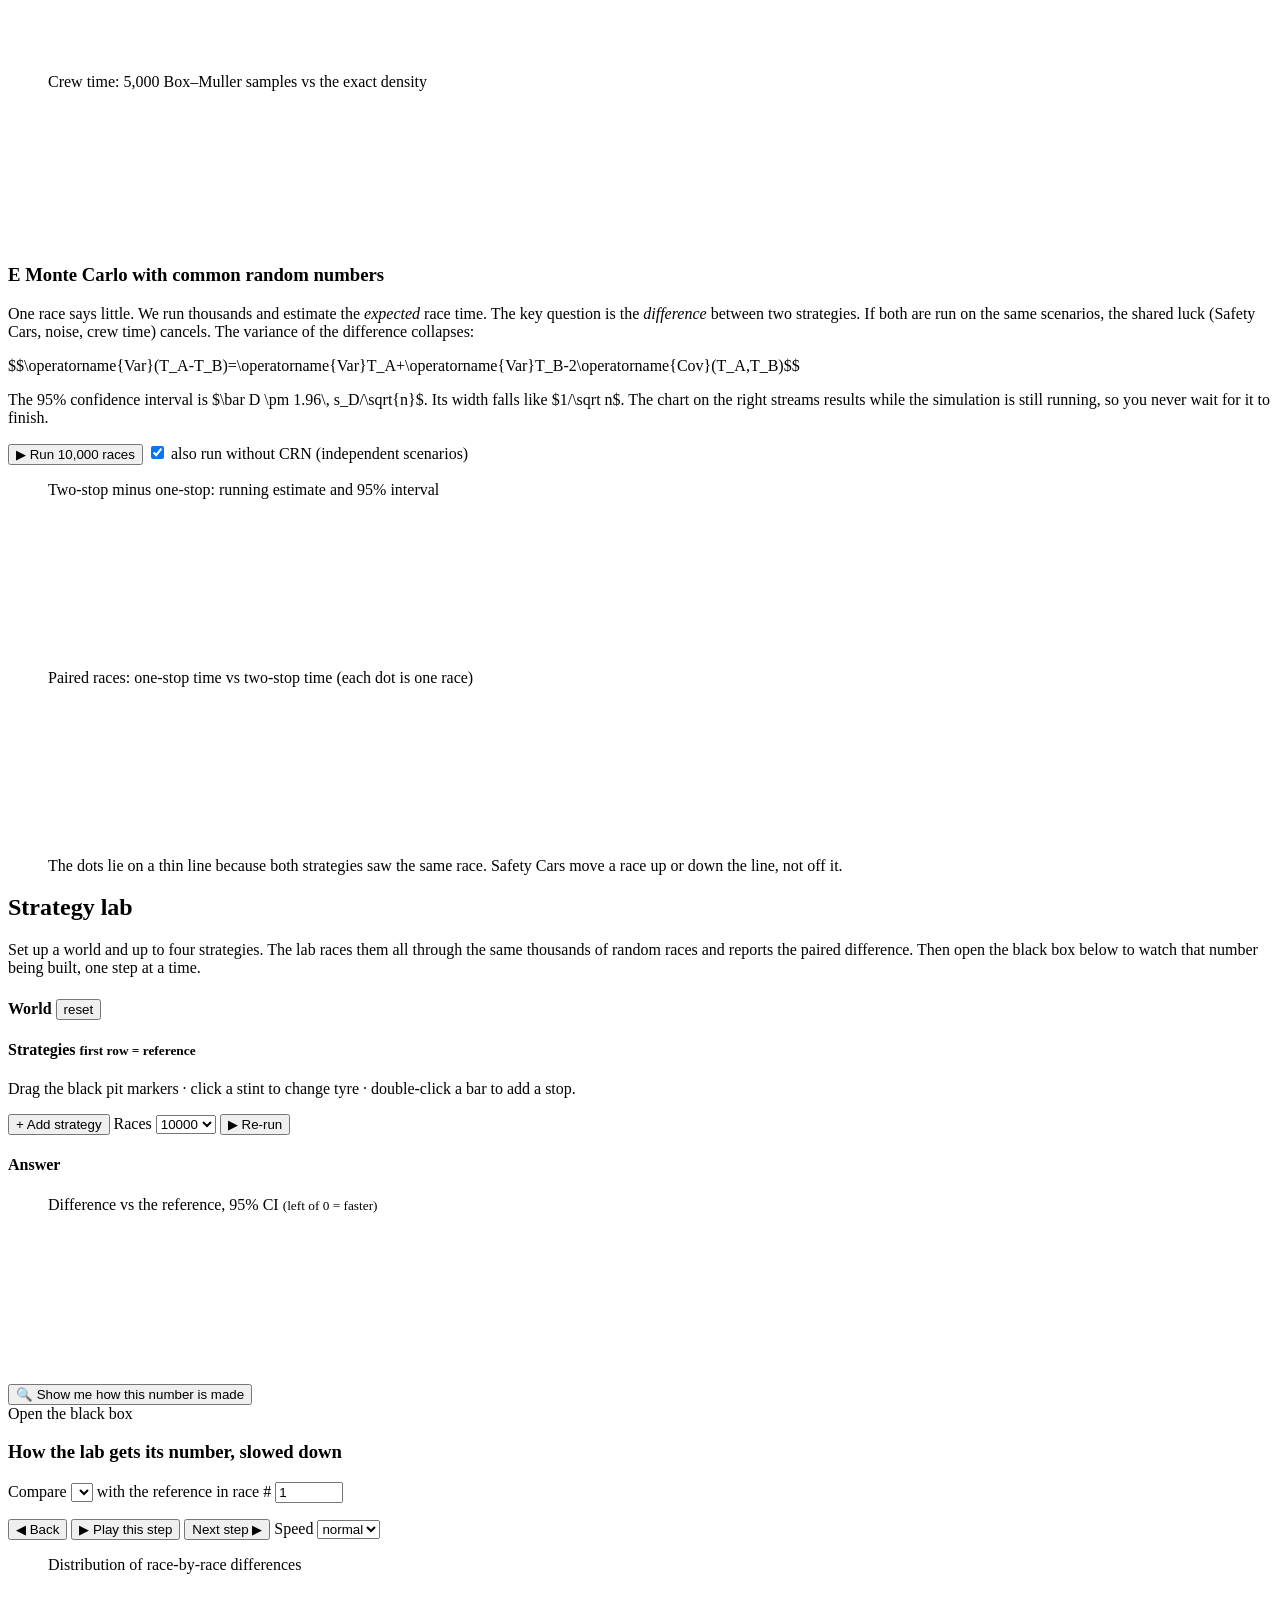
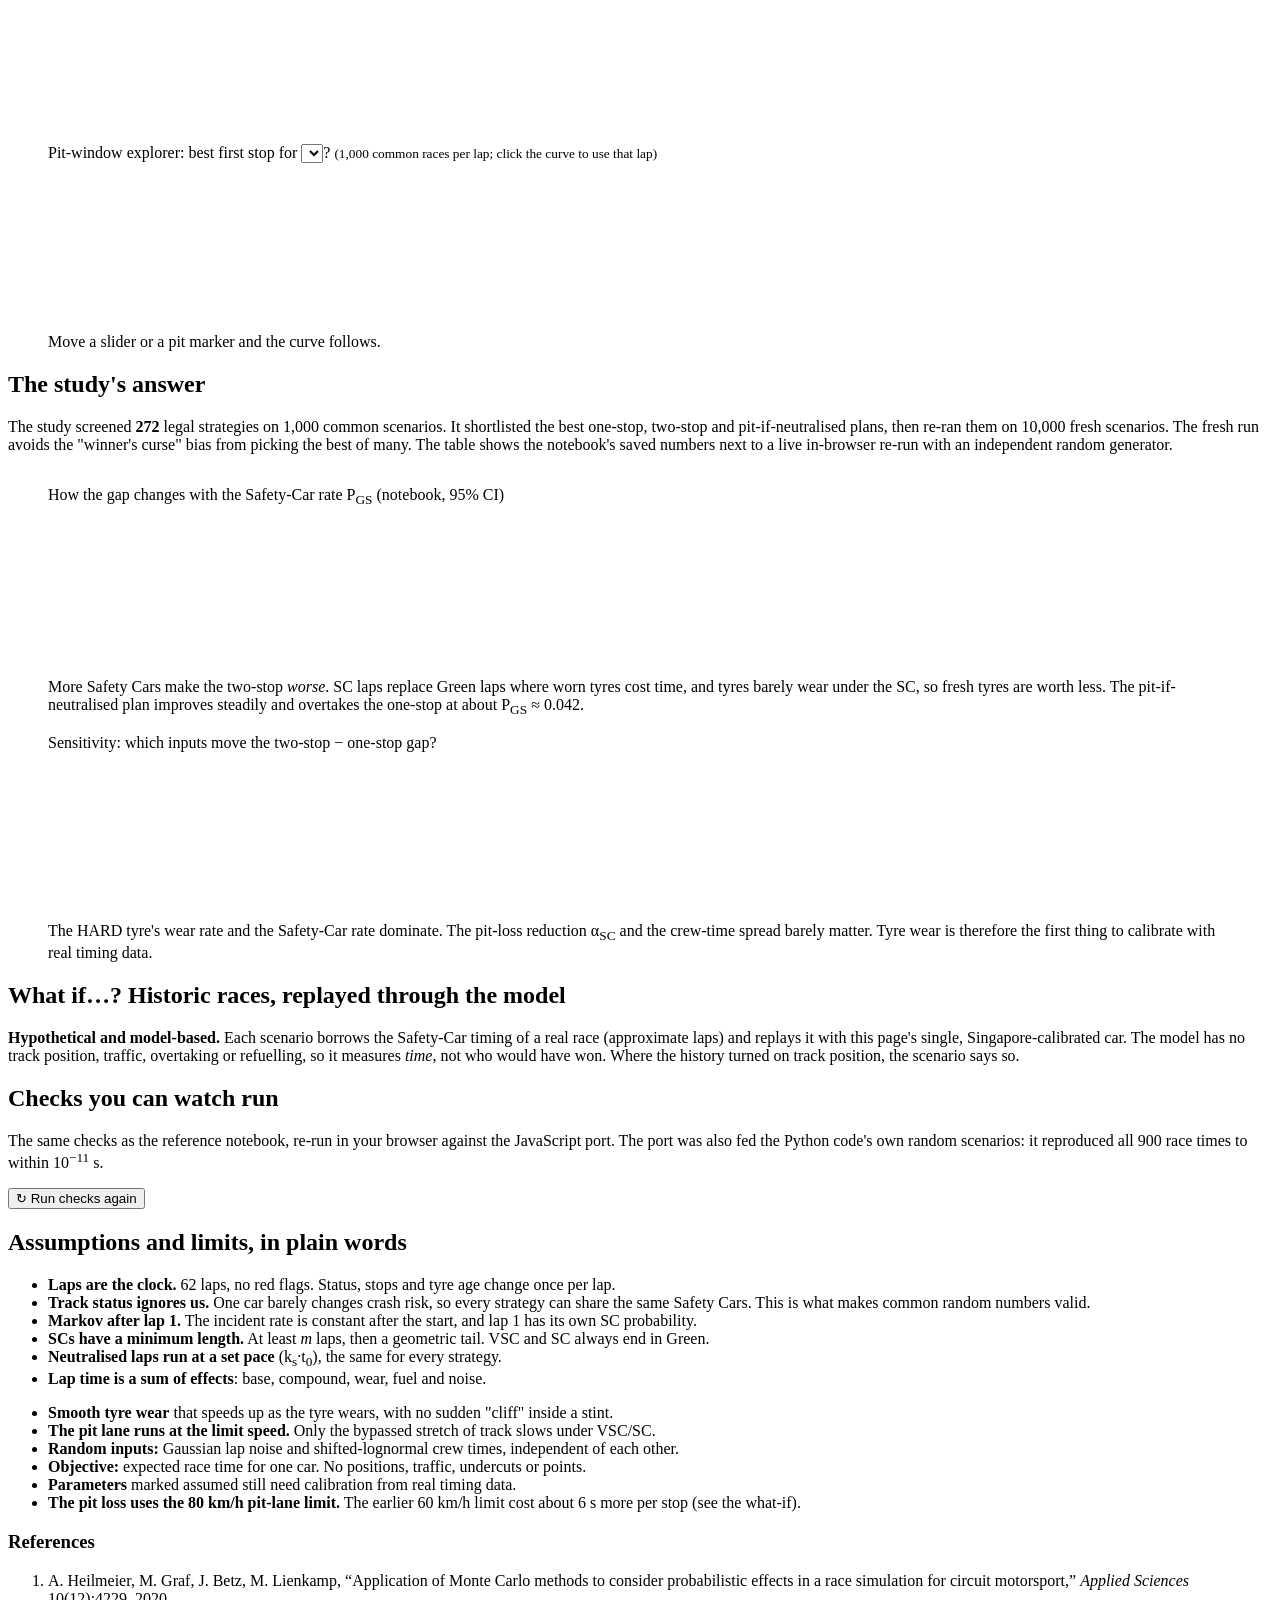
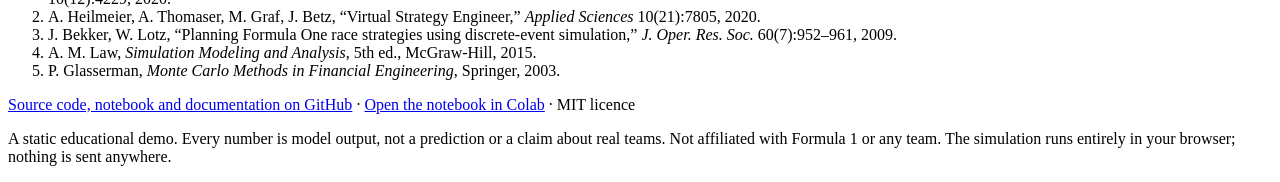
==== commit 90137bba: "Label the replay controls Start / Pause / Reset and refresh screenshots Co-Authored-By: Claude Opus " ====
--- a/web/src/index.html
+++ b/web/src/index.html
@@ -83,7 +83,7 @@
     <div class="rp-grid">
       <div class="rp-main">
         <div class="controls rp-controls">
-          <button id="rp-play" class="btn primary">▶ Play</button>
+          <button id="rp-play" class="btn primary">▶ Start</button>
           <button id="rp-new" class="btn">🎲 New random race</button>
           <button id="rp-reset" class="btn">↺ Reset</button>
           <label class="ctl">Speed <select id="rp-speed"><option value="140">fast</option><option value="320" selected>normal</option><option value="700">slow</option></select></label>
